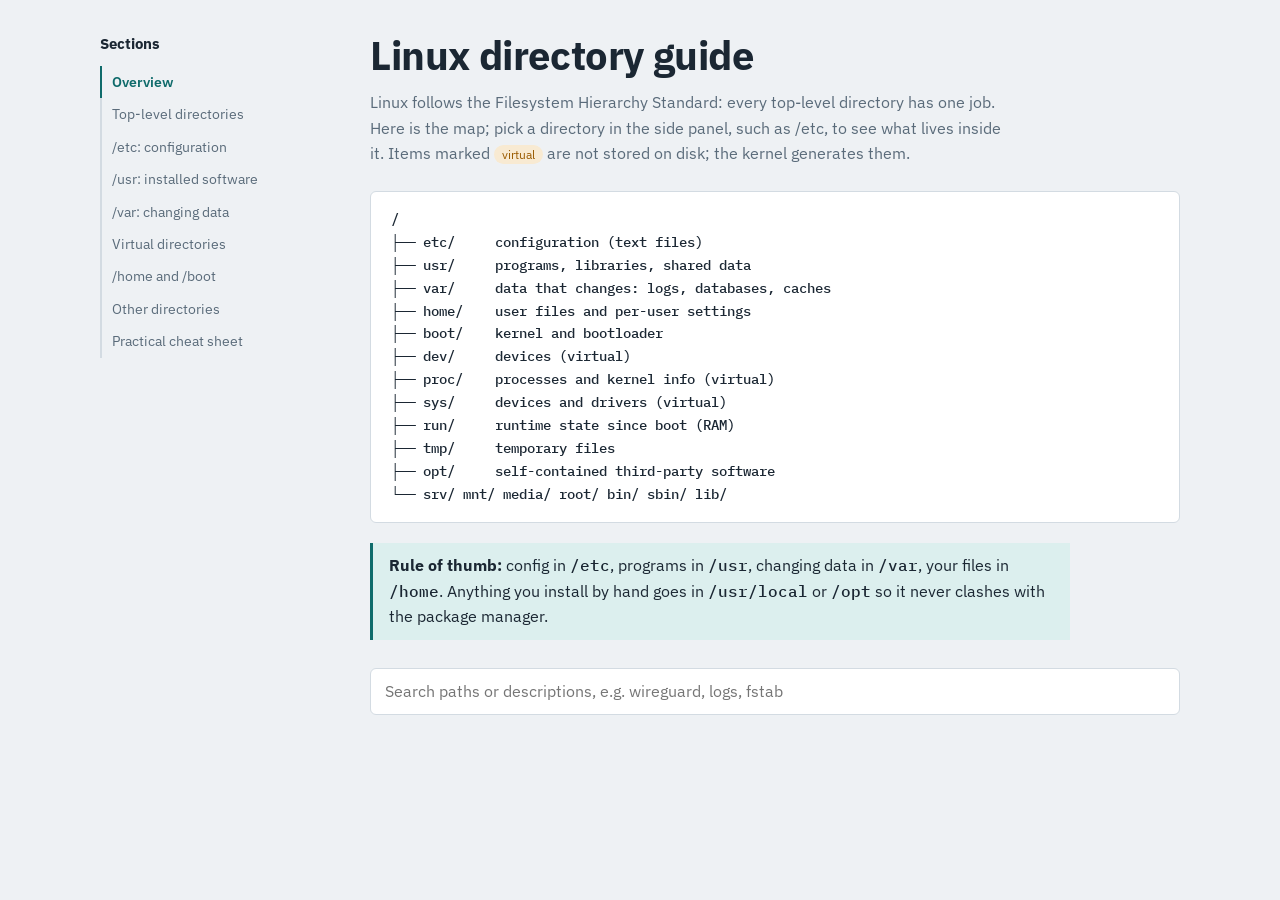
==== linux-directory-guide.html @ 1bc9a356 "Add library: standalone HTML reference pages Co-Authored-By: Claude Sonnet 5.5 <noreply@anthropic.co" ====
<!DOCTYPE html>
<html lang="en">
<head>
<meta charset="utf-8">
<meta name="viewport" content="width=device-width, initial-scale=1, viewport-fit=cover">
<title>Linux directory guide: what lives where</title>
<link rel="preconnect" href="https://fonts.googleapis.com">
<link href="https://fonts.googleapis.com/css2?family=IBM+Plex+Sans:wght@400;600&family=IBM+Plex+Mono:wght@500&display=swap" rel="stylesheet">
<style>
:root{--bg:#eef1f4;--panel:#fff;--ink:#1b2733;--mute:#5a6b7a;--line:#d3dbe2;--acc:#0f6b6b;--accbg:#dcefee;--virt:#9a5b00;--virtbg:#f8ead2;
box-sizing:border-box;padding-top:env(safe-area-inset-top,0px);padding-bottom:env(safe-area-inset-bottom,0px)}
@media (prefers-color-scheme:dark){:root:not([data-theme="light"]){--bg:#10181f;--panel:#17222b;--ink:#e3eaf0;--mute:#93a4b3;--line:#2b3a47;--acc:#5fc4c0;--accbg:#183533;--virt:#f0b45a;--virtbg:#3a2c12;color-scheme:dark}}
:root[data-theme="dark"]{--bg:#10181f;--panel:#17222b;--ink:#e3eaf0;--mute:#93a4b3;--line:#2b3a47;--acc:#5fc4c0;--accbg:#183533;--virt:#f0b45a;--virtbg:#3a2c12;color-scheme:dark}
html{scroll-padding-top:calc(env(safe-area-inset-top,0px) + 70px);scroll-behavior:smooth}
*{box-sizing:border-box}
body{margin:0;background:var(--bg);color:var(--ink);font:16px/1.6 "IBM Plex Sans",system-ui,sans-serif}
code,.mono{font-family:"IBM Plex Mono",ui-monospace,Consolas,monospace;font-weight:500}
.wrap{display:grid;grid-template-columns:230px minmax(0,1fr);gap:40px;max-width:1120px;margin:0 auto;padding:32px 20px 80px}
nav{position:sticky;top:calc(env(safe-area-inset-top,0px) + 20px);align-self:start;font-size:14px}
nav b{display:block;margin-bottom:10px;font-size:15px}
nav a{display:block;padding:5px 10px;border-left:2px solid var(--line);color:var(--mute);text-decoration:none}
nav a:hover,nav a:focus-visible{color:var(--acc);border-color:var(--acc);outline:none}
nav a.on{color:var(--acc);border-color:var(--acc);font-weight:600}
h1{font-size:clamp(28px,4vw,40px);line-height:1.15;margin:0 0 12px;letter-spacing:-.01em}
.intro{max-width:64ch;color:var(--mute);margin:0 0 24px}
.tree{background:var(--panel);border:1px solid var(--line);border-radius:6px;padding:16px 20px;overflow-x:auto;font-size:13.5px;line-height:1.7;margin-bottom:20px}
.tree pre{margin:0}
.rule{border-left:3px solid var(--acc);background:var(--accbg);padding:10px 16px;margin:0 0 28px;max-width:70ch}
input[type=search]{width:100%;font:inherit;padding:10px 14px;border:1px solid var(--line);border-radius:6px;background:var(--panel);color:var(--ink);margin-bottom:32px}
input:focus-visible{outline:2px solid var(--acc)}
section{margin-bottom:48px}
h2{font-size:24px;margin:0 0 6px;padding-top:16px;border-top:1px solid var(--line)}
.lead{color:var(--mute);margin:0 0 16px;max-width:68ch}
h3{font-size:16px;margin:22px 0 8px}
.grp{background:var(--panel);border:1px solid var(--line);border-radius:6px;overflow:hidden}
.row{display:grid;grid-template-columns:minmax(150px,260px) 1fr;gap:16px;padding:9px 16px;border-top:1px solid var(--line)}
.row:first-child{border-top:0}
.row code{color:var(--acc);font-size:13.5px;overflow-wrap:anywhere}
.row span{font-size:15px}
.tag{display:inline-block;margin-left:8px;padding:0 8px;border-radius:10px;background:var(--virtbg);color:var(--virt);font-size:12px}
.hide{display:none!important}
@media(max-width:820px){.wrap{display:block}nav{position:static;display:flex;gap:6px;overflow-x:auto;margin-bottom:20px;padding-bottom:4px}nav b{display:none}nav a{white-space:nowrap;border:1px solid var(--line);border-radius:14px}.row{grid-template-columns:1fr;gap:2px}}
</style>
</head>
<body>
<div class="wrap">
<nav id="nav"><b>Sections</b></nav>
<main>
<h1>Linux directory guide</h1>
<div id="overview"><p class="intro">Linux follows the Filesystem Hierarchy Standard: every top-level directory has one job. Here is the map; pick a directory in the side panel, such as /etc, to see what lives inside it. Items marked <span class="tag" style="margin:0">virtual</span> are not stored on disk; the kernel generates them.</p>
<div class="tree"><pre class="mono">/
├── etc/     configuration (text files)
├── usr/     programs, libraries, shared data
├── var/     data that changes: logs, databases, caches
├── home/    user files and per-user settings
├── boot/    kernel and bootloader
├── dev/     devices (virtual)
├── proc/    processes and kernel info (virtual)
├── sys/     devices and drivers (virtual)
├── run/     runtime state since boot (RAM)
├── tmp/     temporary files
├── opt/     self-contained third-party software
└── srv/ mnt/ media/ root/ bin/ sbin/ lib/</pre></div>
<div class="rule"><b>Rule of thumb:</b> config in <code>/etc</code>, programs in <code>/usr</code>, changing data in <code>/var</code>, your files in <code>/home</code>. Anything you install by hand goes in <code>/usr/local</code> or <code>/opt</code> so it never clashes with the package manager.</div></div>
<input type="search" id="q" placeholder="Search paths or descriptions, e.g. wireguard, logs, fstab" aria-label="Search">
<div id="out"></div>
</main>
</div>
<script>
var V='v';
var S=[
{id:'top',t:'Top-level directories',l:'The first level below /. Each has a fixed purpose across nearly all distributions.',g:[
['Core layout',[
['/','Root of the whole tree. Everything hangs from here.'],
['/bin, /sbin','Essential user and admin commands (ls, cp, ip, reboot). Symlinks to /usr/bin and /usr/sbin on modern distros.'],
['/lib, /lib64','Shared libraries needed by /bin and /sbin. Usually a symlink into /usr.'],
['/boot','Kernel (vmlinuz), initramfs, GRUB config, and the EFI partition on UEFI machines.'],
['/etc','System-wide configuration. Detailed in its own section below.'],
['/usr','The bulk of the installed OS: programs, libraries, docs.'],
['/var','Variable data that changes while the system runs.']]],
['Users and data',[
['/home','One directory per regular user, holding files and personal settings.'],
['/root','Home directory of the root user, kept outside /home so it works when /home is not mounted.'],
['/srv','Data this machine serves (web, FTP, etc.), if you choose to use it.'],
['/opt','Optional third-party software installed as self-contained packages.']]],
['Temporary and mount points',[
['/tmp','Temporary files, often cleared on reboot.'],
['/mnt','Manual temporary mount point.'],
['/media','Auto-mounted removable media such as USB drives and DVDs.'],
['/lost+found','Recovered file fragments after a filesystem repair (ext4).']]],
['Kernel and runtime views',[
['/dev','Device files: disks, terminals, /dev/null.',V],
['/proc','Processes and kernel information.',V],
['/sys','Devices, drivers, and kernel objects.',V],
['/run','Runtime data since boot (PIDs, sockets), held in RAM.',V]]],
['Symlinks on modern distros (usr-merge)',[
['/bin → /usr/bin','Same for /sbin and /lib, /lib64.'],
['/var/run → /run','Old path kept for compatibility.'],
['/var/lock → /run/lock','Lock files.']]],
['Often separate partitions',[
['/boot, /boot/efi','Kept apart so the bootloader can always read them.'],
['/home','Survives a reinstall of the OS.'],
['/var','Stops runaway logs from filling /.'],
['/tmp','Sometimes a RAM-backed tmpfs.'],
['swap','Not a directory; a partition or file used as overflow memory.']]],
['Who can write where',[
['/etc, /usr, /boot','Root only; changed by admins and package managers.'],
['/tmp','Everyone, with the sticky bit (mode 1777) so users cannot delete each other’s files.'],
['/root','Mode 700; root only.'],
['/home/<user>','That user only (plus root).']]],
['Distro extras',[
['/snap, /var/lib/snapd','Snap packages (Ubuntu).'],
['/var/lib/flatpak','Flatpak apps.'],
['/nix','Nix store (NixOS or Nix users).']]]
]},
{id:'etc',t:'/etc: configuration',l:'Almost everything installed system-wide keeps its settings here as plain text. User-specific settings live in the home directory instead.',g:[
['Networking',[
['/etc/netplan/','Network config on Ubuntu (YAML).'],
['/etc/network/interfaces','Older Debian/Ubuntu network config.'],
['/etc/NetworkManager/','NetworkManager connections and settings.'],
['/etc/systemd/network/','systemd-networkd configs.'],
['/etc/hosts','Static hostname-to-IP mappings.'],
['/etc/hostname','The machine’s name.'],
['/etc/resolv.conf','DNS resolver settings.'],
['/etc/nsswitch.conf','Order of name lookups (files, dns, and so on).'],
['/etc/sysctl.conf, sysctl.d/','Kernel parameters such as IP forwarding.'],
['/etc/iproute2/','Routing table names.']]],
['VPN',[
['/etc/wireguard/','WireGuard tunnels (wg0.conf).'],
['/etc/openvpn/','OpenVPN client and server configs.'],
['/etc/ipsec.conf, ipsec.d/','IPsec and strongSwan.']]],
['High availability and load balancing',[
['/etc/keepalived/keepalived.conf','VRRP and virtual IPs.'],
['/etc/haproxy/haproxy.cfg','HAProxy load balancer.'],
['/etc/corosync/, /etc/pacemaker/','Cluster stack.']]],
['Firewall and security',[
['/etc/ufw/','UFW firewall.'],
['/etc/nftables.conf','nftables rules.'],
['/etc/iptables/','Saved iptables rules.'],
['/etc/fail2ban/','Automatic banning of abusive IPs.'],
['/etc/ssh/','sshd_config (server) and ssh_config (client).'],
['/etc/ssl/, /etc/pki/','Certificates and trust stores.'],
['/etc/apparmor.d/, /etc/selinux/','Mandatory access control.'],
['/etc/sudoers, sudoers.d/','Who can run what with sudo.'],
['/etc/security/, /etc/pam.d/','PAM limits and authentication modules.']]],
['Users and authentication',[
['/etc/passwd','User accounts.'],
['/etc/shadow','Password hashes (root only).'],
['/etc/group, /etc/gshadow','Groups.'],
['/etc/login.defs','Defaults for new users.'],
['/etc/skel/','Template files copied into new home directories.']]],
['Services, boot, and scheduling',[
['/etc/systemd/system/','Custom or overridden systemd units.'],
['/etc/systemd/*.conf','journald, resolved, and logind settings.'],
['/etc/init.d/, /etc/rc*.d/','Legacy SysV init scripts.'],
['/etc/default/','Defaults for services and tools (for example grub).'],
['/etc/fstab','Filesystems mounted at boot.'],
['/etc/crypttab','Encrypted volumes.'],
['/etc/crontab, cron.d/, cron.daily/','Scheduled jobs.'],
['/etc/environment, profile, profile.d/','Environment variables and shell setup.'],
['/etc/modules, /etc/modprobe.d/','Kernel modules to load or block.']]],
['Web, database, and app servers',[
['/etc/nginx/','Nginx.'],
['/etc/apache2/ or /etc/httpd/','Apache.'],
['/etc/mysql/, /etc/postgresql/','Databases.'],
['/etc/redis/','Redis.'],
['/etc/php/','PHP.'],
['/etc/docker/','Docker daemon config.'],
['/etc/kubernetes/','Kubernetes node components.'],
['/etc/ansible/','Ansible defaults.']]],
['DNS, DHCP, and network services',[
['/etc/bind/','BIND DNS server.'],
['/etc/unbound/','Unbound resolver.'],
['/etc/dnsmasq.conf, dnsmasq.d/','Lightweight DNS and DHCP.'],
['/etc/dhcp/','ISC DHCP.'],
['/etc/chrony/, /etc/ntp.conf','Time sync.'],
['/etc/postfix/, /etc/exim4/','Mail servers.'],
['/etc/samba/','Windows file sharing.'],
['/etc/exports','NFS shares.'],
['/etc/rsyslog.conf, rsyslog.d/','Logging.']]],
['Packages, identity, and locale',[
['/etc/apt/','APT sources (Debian, Ubuntu).'],
['/etc/yum.repos.d/, /etc/dnf/','RPM-based distros.'],
['/etc/pacman.conf','Arch.'],
['/etc/os-release','Distro name and version.'],
['/etc/timezone, /etc/localtime','Time zone.'],
['/etc/locale.gen, /etc/default/locale','Language settings.'],
['/etc/motd, /etc/issue','Login banners.'],
['/etc/machine-id','Unique machine identifier.']]],
['Storage and devices',[
['/etc/lvm/','LVM settings.'],
['/etc/mdadm/mdadm.conf','Software RAID arrays.'],
['/etc/udev/rules.d/','Custom device rules (stable names, permissions).'],
['/etc/multipath.conf','SAN multipath.'],
['/etc/cloud/','cloud-init settings on cloud images.'],
['/etc/default/grub','Bootloader options; run update-grub after editing.']]],
['Libraries, shells, and housekeeping',[
['/etc/ld.so.conf, ld.so.conf.d/','Extra library paths; run ldconfig after changes.'],
['/etc/alternatives/','Symlinks managed by update-alternatives (editor, java, python).'],
['/etc/shells','Valid login shells.'],
['/etc/bash.bashrc, /etc/inputrc','System-wide interactive shell defaults.'],
['/etc/logrotate.conf, logrotate.d/','How logs are rotated and compressed.'],
['/etc/security/limits.conf','Per-user limits such as open files.'],
['/etc/tmpfiles.d/','Rules for creating and cleaning temp directories.'],
['/etc/updatedb.conf','What locate indexes.']]],
['Reference databases',[
['/etc/services','Port number to service name map.'],
['/etc/protocols','IP protocol numbers.'],
['/etc/mime.types','File extension to MIME type.'],
['/etc/networks','Named network ranges.']]],
['Web server layout and TLS',[
['/etc/nginx/nginx.conf','Main Nginx file; includes the rest.'],
['/etc/nginx/sites-available/, sites-enabled/','Define sites, then symlink to enable.'],
['/etc/nginx/conf.d/','Drop-in snippets.'],
['/etc/letsencrypt/live/<domain>/','Current Let’s Encrypt certificate and key.'],
['/etc/ssl/private/','Private keys; root only.']]],
['SSH in detail',[
['/etc/ssh/sshd_config.d/','Drop-in overrides for the SSH server.'],
['/etc/ssh/ssh_host_*_key','The server’s identity keys; do not share.'],
['/etc/ssh/ssh_known_hosts','System-wide trusted host keys.']]],
['Identity and directory services',[
['/etc/sssd/','Login via LDAP, AD, or Kerberos.'],
['/etc/ldap/','LDAP client settings.'],
['/etc/krb5.conf','Kerberos realms.']]],
['Monitoring and desktop',[
['/etc/prometheus/, /etc/grafana/','Metrics and dashboards.'],
['/etc/zabbix/','Zabbix agent and server.'],
['/etc/X11/, /etc/xdg/','Display server and desktop defaults.'],
['/etc/cups/','Printing.'],
['/etc/bluetooth/','Bluetooth daemon.']]]
]},
{id:'usr',t:'/usr: installed software',l:'Mostly read-only after installation. Package managers write here; you rarely should.',g:[
['Inside /usr',[
['/usr/bin','Most user programs.'],
['/usr/sbin','Non-essential admin programs such as nginx and sshd.'],
['/usr/lib','Libraries and internal program files.'],
['/usr/local','Software you install by hand, with its own bin, lib, and etc.'],
['/usr/share','Architecture-independent data: docs, man pages, icons, locale files, time zone data.'],
['/usr/include','C and C++ header files.'],
['/usr/src','Kernel sources and headers.']]],
['/usr/local in detail',[
['/usr/local/bin','Your own scripts and hand-installed tools; already on PATH.'],
['/usr/local/sbin','Same, for admin tools.'],
['/usr/local/etc','Config for hand-installed software.'],
['/usr/local/lib, share','Libraries and data for those tools.']]],
['/usr/lib in detail',[
['/usr/lib/systemd/system/','Service units shipped by packages. Override in /etc/systemd/system/, never edit here.'],
['/usr/lib/modules/<version>/','Kernel modules (drivers) for each installed kernel.'],
['/usr/lib/x86_64-linux-gnu/','Architecture-specific libraries on Debian/Ubuntu.'],
['/usr/lib/python3/','System Python packages.']]],
['/usr/share in detail',[
['/usr/share/man/','Manual pages.'],
['/usr/share/doc/','Package docs and changelogs.'],
['/usr/share/zoneinfo/','Time zone database.'],
['/usr/share/applications/','Desktop launchers (.desktop files).'],
['/usr/share/fonts/, icons/','Fonts and icon themes.'],
['/usr/share/locale/','Translations.']]],
['Finding what a package installed',[
['dpkg -L <pkg>','Lists every file a Debian/Ubuntu package put on disk.'],
['rpm -ql <pkg>','Same on RPM-based distros.'],
['dpkg -S /path','Which package owns a file (rpm -qf on RPM).']]]
]},
{id:'var',t:'/var: changing data',l:'Logs, databases, caches, and queues. This is where a disk usually fills up.',g:[
['Inside /var',[
['/var/log','Log files: syslog, auth.log, nginx/, journal/.'],
['/var/lib','Persistent application state: /var/lib/mysql, /var/lib/docker, /var/lib/dpkg.'],
['/var/cache','Regenerable cached data such as downloaded packages.'],
['/var/spool','Queued jobs: mail, cron, print.'],
['/var/www','Default web root on many distros.'],
['/var/tmp','Temporary files that survive reboots.'],
['/var/run','Usually a symlink to /run.'],
['/var/backups','System-generated backups of key files.']]],
['/var/log in detail',[
['syslog or messages','General system log (Debian/Ubuntu or RHEL).'],
['auth.log or secure','Logins, sudo, SSH attempts.'],
['kern.log, dmesg','Kernel messages and hardware events.'],
['journal/','systemd binary logs; read with journalctl.'],
['nginx/, apache2/, mysql/','Per-service access and error logs.'],
['apt/, dpkg.log','Package install history.'],
['wtmp, btmp, lastlog','Login history; read with last, lastb, lastlog.']]],
['/var/lib in detail',[
['/var/lib/docker, containerd','Images, containers, volumes.'],
['/var/lib/mysql, postgresql','Database files. Back up properly, not by copying live.'],
['/var/lib/dpkg, apt','Package manager state.'],
['/var/lib/kubelet','Kubernetes node pods and volumes.'],
['/var/lib/NetworkManager','DHCP leases and connection state.'],
['/var/lib/systemd','Timers and other persistent systemd state.']]],
['/var/spool',[
['/var/spool/cron/crontabs','Per-user crontabs (edit with crontab -e).'],
['/var/spool/mail','Local mailboxes.'],
['/var/spool/postfix','Mail queue.'],
['/var/spool/cups','Print queue.']]],
['Reclaiming space',[
['journalctl --vacuum-size=200M','Trim systemd journal.'],
['/etc/logrotate.conf, logrotate.d/','Rotation rules for logs.'],
['apt clean','Clear downloaded packages in /var/cache/apt.'],
['docker system prune','Remove unused Docker data in /var/lib/docker.']]]
]},
{id:'virt',t:'Virtual directories',l:'/proc, /sys, /dev, and /run are windows into the running kernel, not files on disk. You can read them to inspect the system and sometimes write to them to tune it.',g:[
['/proc',[
['/proc/cpuinfo, meminfo','Hardware and memory info.',V],
['/proc/<PID>/','Details for each running process.',V],
['/proc/sys/','Tunable kernel parameters (what sysctl changes).',V],
['/proc/net/','Network statistics.',V],
['/proc/mounts','Current mounts.',V]]],
['/sys',[
['/sys/class/net/','Network interfaces.',V],
['/sys/block/','Block devices.',V],
['/sys/class/power_supply/','Battery info.',V],
['/sys/devices/','The device tree.',V],
['/sys/fs/cgroup/','Control groups, used by containers and systemd.',V]]],
['/dev',[
['/dev/sda, /dev/nvme0n1','Disks.',V],
['/dev/tty*, /dev/pts/*','Terminals.',V],
['/dev/null, /dev/zero, /dev/urandom','Discard data, endless zeros, random bytes.',V],
['/dev/loop*','Mount image files as disks.',V],
['/dev/mapper/','LVM and encrypted volumes.',V]]],
['/run',[
['/run/systemd/','systemd runtime state.',V],
['/run/user/<UID>/','Per-user sockets and D-Bus.',V],
['/run/lock/','Lock files.',V],
['/run/*.pid, *.sock','Daemon PID files and sockets.',V]]],
['/proc/<PID>/ in detail',[
['cmdline','Exact command that started the process.'],
['status','State, memory, UID, parent PID.'],
['fd/','Open file descriptors (files, sockets).'],
['environ','Environment variables of the process.'],
['cwd, exe','Symlinks to its working directory and binary.'],
['maps','Memory map.']]],
['More useful /proc files',[
['/proc/loadavg, uptime','Load average and uptime.'],
['/proc/version, cmdline','Kernel version and boot parameters.'],
['/proc/swaps, diskstats','Swap use and disk I/O counters.'],
['/proc/interrupts','Interrupts per CPU.'],
['/proc/filesystems','Filesystem types the kernel supports.']]],
['Tuning through /proc/sys (use sysctl)',[
['net/ipv4/ip_forward','1 lets the machine route packets (needed for VPN gateways).'],
['vm/swappiness','How eagerly the kernel swaps.'],
['fs/file-max','System-wide open file limit.'],
['net/core/somaxconn','Listen queue length for busy servers.'],
['kernel/hostname','Current hostname.'],
['Persist changes','Write to /etc/sysctl.d/99-name.conf, then run sysctl --system.']]],
['More in /sys',[
['/sys/class/net/eth0/address','MAC address of an interface.'],
['/sys/class/thermal/','Temperature sensors.'],
['/sys/bus/pci/','PCI devices.'],
['/sys/module/','Loaded kernel modules and their parameters.'],
['/sys/firmware/efi/','Present only when booted with UEFI.']]],
['More in /dev and /run',[
['/dev/disk/by-uuid, by-id','Stable disk names; safer than sda in fstab.'],
['/dev/shm','Shared memory in RAM.'],
['/dev/kvm','Hardware virtualization access.'],
['/dev/net/tun','Used by VPNs such as WireGuard and OpenVPN.'],
['/run/docker.sock','Docker daemon socket.'],
['/run/dbus/','System message bus socket.']]]
]},
{id:'home',t:'/home and /boot',l:'Your files and settings, and the files needed to start the machine.',g:[
['/home (per user)',[
['~/.config, ~/.local/share, ~/.cache','Per-user app config, data, and cache.'],
['~/.ssh/','SSH keys and authorized_keys.'],
['~/.bashrc, ~/.profile','Shell setup.']]],
['/boot',[
['vmlinuz-*','The kernel.'],
['initrd.img-* or initramfs-*','Early boot image.'],
['grub/','Bootloader configuration.'],
['efi/','EFI system partition on UEFI machines.'],
['System.map, config-*','Kernel symbol table and build config.'],
['grub/grub.cfg','Generated file. Edit /etc/default/grub, then run update-grub.']]],
['More in your home directory',[
['~/Documents, Downloads, Desktop','Standard user folders.'],
['~/.local/bin','Personal commands; often on PATH.'],
['~/.config/systemd/user/','Your own user services.'],
['~/.gnupg/','GPG keys.'],
['~/.bash_history','Shell command history.'],
['~/.docker, ~/.kube, ~/.aws','Tool credentials and config. Keep private.']]],
['Shell startup order',[
['/etc/profile, profile.d/','Login shells, system-wide.'],
['~/.profile or ~/.bash_profile','Login shells, per user.'],
['/etc/bash.bashrc, ~/.bashrc','Interactive non-login shells.'],
['~/.bash_logout','Runs when a login shell exits.']]],
['Boot sequence',[
['Firmware','UEFI or BIOS finds the boot device.'],
['Bootloader','GRUB loads from /boot/efi and /boot/grub.'],
['Kernel and initramfs','vmlinuz starts; initramfs loads drivers and mounts the root filesystem.'],
['systemd (PID 1)','Mounts /etc/fstab entries, starts services, reaches the default target.'],
['Login','Console, display manager, or sshd.']]]
]},
{id:'other',t:'Other directories',l:'Smaller top-level directories, each with a single purpose.',g:[
['/bin, /sbin, /lib, /lib64',[
['/bin','Essential commands for all users: ls, cp, mv, cat, bash.'],
['/sbin','Essential admin commands: fsck, ip, reboot, mkfs.'],
['/lib/modules/','Kernel modules, one folder per kernel version.'],
['/lib64/ld-linux-x86-64.so.2','The dynamic loader every program starts through.'],
['Note','On modern distros all four are symlinks into /usr.']]],
['/opt',[
['/opt/<vendor>/<app>/','Self-contained software with its own bin and lib (Chrome, vendor agents).'],
['PATH','Add /opt/<app>/bin to PATH, or symlink into /usr/local/bin.'],
['Versus /usr/local','/usr/local mirrors the system layout; /opt keeps one app in one folder.']]],
['/srv',[
['/srv/www','Website content you choose to host here.'],
['/srv/ftp, /srv/nfs, /srv/git','Data for FTP, NFS, or Git services.'],
['Note','Optional: many distros use /var/www instead.']]],
['/tmp and /var/tmp',[
['/tmp','Cleared on reboot or by systemd-tmpfiles; may be RAM-backed.'],
['/var/tmp','Survives reboots; cleaned after about 30 days.'],
['Rule','Never keep important data in either.']]],
['/mnt and /media',[
['/mnt','Manual mounts: mount /dev/sdb1 /mnt, then umount /mnt.'],
['/media/<user>/<label>','USB drives and discs mounted automatically by the desktop.'],
['Permanent mounts','Use /etc/fstab and a dedicated folder such as /data.']]],
['/root and /lost+found',[
['/root','Root user’s home: .bashrc, .ssh, .bash_history. Outside /home so it works in rescue mode.'],
['/lost+found','fsck puts recovered fragments here. Exists at the top of each ext4 filesystem; normally empty.']]]
]},
{id:'tips',t:'Practical cheat sheet',l:'Where to look, what to back up, and how to find what fills the disk.',g:[
['Backups',[
['Back up','/etc, /home, /var/lib (databases and app data), /srv or /var/www.'],
['Usually skip','/usr, /proc, /sys, /tmp, /run.']]],
['Troubleshooting',[
['Disk full','Most often /var/log, /var/lib/docker, /var/cache, /tmp. Run: du -h --max-depth=1 /var | sort -h'],
['Service misbehaving','Check its config in /etc/<name>/ and its logs in /var/log/<name>/ or journalctl -u <name>.'],
['Safe edits','Prefer drop-in directories ending in .d (sudoers.d, sysctl.d) over editing the main file; upgrades stay clean.'],
['Track changes','Put /etc under version control with etckeeper.']]],
['Common tasks and where they live',[
['Change hostname','/etc/hostname, or hostnamectl set-hostname.'],
['Set a static IP','Edit /etc/netplan/*.yaml, then netplan apply.'],
['Mount a disk at boot','Add a line to /etc/fstab (use UUID), then mount -a.'],
['Schedule a job','crontab -e, or a file in /etc/cron.d/.'],
['Enable a service','systemctl enable --now <name>.'],
['Override a service','systemctl edit <name> creates /etc/systemd/system/<name>.service.d/.'],
['Open a firewall port','ufw allow <port>, or edit /etc/nftables.conf.'],
['Give sudo rights','visudo -f /etc/sudoers.d/<name>.'],
['Kernel setting','/etc/sysctl.d/99-name.conf, then sysctl --system.'],
['Change DNS','/etc/netplan or NetworkManager; /etc/resolv.conf is often managed for you.']]],
['Find things fast',[
['command -v <cmd>','Where a command lives.'],
['find / -name <file> 2>/dev/null','Search by name.'],
['lsblk, df -h, findmnt','Disks, free space, mounts.'],
['du -h --max-depth=1 /var | sort -h','Largest directories.'],
['ldd /path/to/binary','Libraries a program needs.'],
['journalctl -u <name> -f','Follow a service log.']]],
['Permissions that matter',[
['/etc/shadow','Root and shadow group only (mode 640 or 600).'],
['~/.ssh','Mode 700.'],
['~/.ssh/authorized_keys, private keys','Mode 600; SSH refuses looser permissions.'],
['/tmp','Mode 1777 (sticky bit).'],
['/root','Mode 700.']]]
]}
];
var out=document.getElementById('out'),nav=document.getElementById('nav'),ov=document.getElementById('overview');
(function(){var a=document.createElement('a');a.href='#overview';a.textContent='Overview';nav.appendChild(a)})();
function esc(s){return s.replace(/&/g,'&amp;').replace(/</g,'&lt;').replace(/>/g,'&gt;')}
S.forEach(function(s){
var a=document.createElement('a');a.href='#'+s.id;a.textContent=s.t;nav.appendChild(a);
var h='<section id="'+s.id+'"><h2>'+esc(s.t)+'</h2><p class="lead">'+esc(s.l)+'</p>';
s.g.forEach(function(g){
h+='<div class="g"><h3>'+esc(g[0])+'</h3><div class="grp">';
g[1].forEach(function(r){h+='<div class="row"><code>'+esc(r[0])+'</code><span>'+esc(r[1])+(r[2]||s.id==='virt'?'<i class="tag">virtual</i>':'')+'</span></div>'});
h+='</div></div>'});
out.insertAdjacentHTML('beforeend',h+'</section>')});
function view(){
var id=(location.hash||'#overview').slice(1),q=document.getElementById('q').value.toLowerCase().trim();
ov.classList.toggle('hide',!!q||id!=='overview');
nav.querySelectorAll('a').forEach(function(a){a.classList.toggle('on',a.getAttribute('href')==='#'+id)});
document.querySelectorAll('.row').forEach(function(r){r.classList.toggle('hide',q&&r.textContent.toLowerCase().indexOf(q)<0)});
document.querySelectorAll('.g').forEach(function(g){g.classList.toggle('hide',!g.querySelector('.row:not(.hide)'))});
document.querySelectorAll('section').forEach(function(s){s.classList.toggle('hide',q?!s.querySelector('.row:not(.hide)'):s.id!==id)});
}
view();
addEventListener('hashchange',function(){view();scrollTo(0,0)});
document.getElementById('q').addEventListener('input',view);
</script>
</body>
</html>
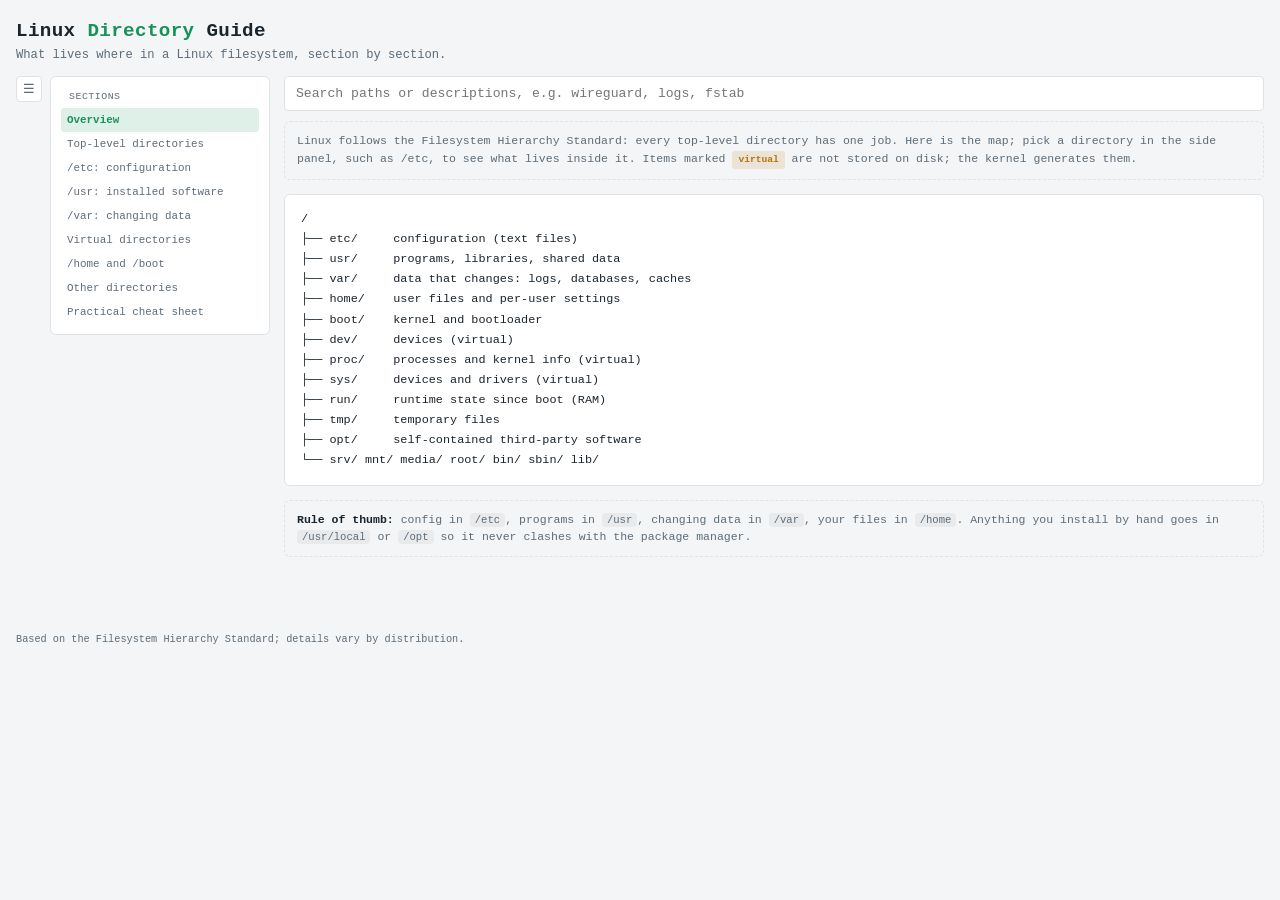
==== commit c692e796: "Share one CSS/JS base across all pages Pages are now markup only. Tokens, shell and components live " ====
--- a/linux-directory-guide.html
+++ b/linux-directory-guide.html
@@ -1,54 +1,32 @@
 <!DOCTYPE html>
 <html lang="en">
 <head>
-<meta charset="utf-8">
+<meta charset="UTF-8">
 <meta name="viewport" content="width=device-width, initial-scale=1, viewport-fit=cover">
-<title>Linux directory guide: what lives where</title>
-<link rel="preconnect" href="https://fonts.googleapis.com">
-<link href="https://fonts.googleapis.com/css2?family=IBM+Plex+Sans:wght@400;600&family=IBM+Plex+Mono:wght@500&display=swap" rel="stylesheet">
-<style>
-:root{--bg:#eef1f4;--panel:#fff;--ink:#1b2733;--mute:#5a6b7a;--line:#d3dbe2;--acc:#0f6b6b;--accbg:#dcefee;--virt:#9a5b00;--virtbg:#f8ead2;
-box-sizing:border-box;padding-top:env(safe-area-inset-top,0px);padding-bottom:env(safe-area-inset-bottom,0px)}
-@media (prefers-color-scheme:dark){:root:not([data-theme="light"]){--bg:#10181f;--panel:#17222b;--ink:#e3eaf0;--mute:#93a4b3;--line:#2b3a47;--acc:#5fc4c0;--accbg:#183533;--virt:#f0b45a;--virtbg:#3a2c12;color-scheme:dark}}
-:root[data-theme="dark"]{--bg:#10181f;--panel:#17222b;--ink:#e3eaf0;--mute:#93a4b3;--line:#2b3a47;--acc:#5fc4c0;--accbg:#183533;--virt:#f0b45a;--virtbg:#3a2c12;color-scheme:dark}
-html{scroll-padding-top:calc(env(safe-area-inset-top,0px) + 70px);scroll-behavior:smooth}
-*{box-sizing:border-box}
-body{margin:0;background:var(--bg);color:var(--ink);font:16px/1.6 "IBM Plex Sans",system-ui,sans-serif}
-code,.mono{font-family:"IBM Plex Mono",ui-monospace,Consolas,monospace;font-weight:500}
-.wrap{display:grid;grid-template-columns:230px minmax(0,1fr);gap:40px;max-width:1120px;margin:0 auto;padding:32px 20px 80px}
-nav{position:sticky;top:calc(env(safe-area-inset-top,0px) + 20px);align-self:start;font-size:14px}
-nav b{display:block;margin-bottom:10px;font-size:15px}
-nav a{display:block;padding:5px 10px;border-left:2px solid var(--line);color:var(--mute);text-decoration:none}
-nav a:hover,nav a:focus-visible{color:var(--acc);border-color:var(--acc);outline:none}
-nav a.on{color:var(--acc);border-color:var(--acc);font-weight:600}
-h1{font-size:clamp(28px,4vw,40px);line-height:1.15;margin:0 0 12px;letter-spacing:-.01em}
-.intro{max-width:64ch;color:var(--mute);margin:0 0 24px}
-.tree{background:var(--panel);border:1px solid var(--line);border-radius:6px;padding:16px 20px;overflow-x:auto;font-size:13.5px;line-height:1.7;margin-bottom:20px}
-.tree pre{margin:0}
-.rule{border-left:3px solid var(--acc);background:var(--accbg);padding:10px 16px;margin:0 0 28px;max-width:70ch}
-input[type=search]{width:100%;font:inherit;padding:10px 14px;border:1px solid var(--line);border-radius:6px;background:var(--panel);color:var(--ink);margin-bottom:32px}
-input:focus-visible{outline:2px solid var(--acc)}
-section{margin-bottom:48px}
-h2{font-size:24px;margin:0 0 6px;padding-top:16px;border-top:1px solid var(--line)}
-.lead{color:var(--mute);margin:0 0 16px;max-width:68ch}
-h3{font-size:16px;margin:22px 0 8px}
-.grp{background:var(--panel);border:1px solid var(--line);border-radius:6px;overflow:hidden}
-.row{display:grid;grid-template-columns:minmax(150px,260px) 1fr;gap:16px;padding:9px 16px;border-top:1px solid var(--line)}
-.row:first-child{border-top:0}
-.row code{color:var(--acc);font-size:13.5px;overflow-wrap:anywhere}
-.row span{font-size:15px}
-.tag{display:inline-block;margin-left:8px;padding:0 8px;border-radius:10px;background:var(--virtbg);color:var(--virt);font-size:12px}
-.hide{display:none!important}
-@media(max-width:820px){.wrap{display:block}nav{position:static;display:flex;gap:6px;overflow-x:auto;margin-bottom:20px;padding-bottom:4px}nav b{display:none}nav a{white-space:nowrap;border:1px solid var(--line);border-radius:14px}.row{grid-template-columns:1fr;gap:2px}}
-</style>
+<title>Linux Directory Guide | Library</title>
+<link rel="stylesheet" href="css/tokens.css">
+<link rel="stylesheet" href="css/base.css">
+<link rel="stylesheet" href="css/components.css">
+<script src="js/core.js" defer></script>
 </head>
-<body>
-<div class="wrap">
-<nav id="nav"><b>Sections</b></nav>
-<main>
-<h1>Linux directory guide</h1>
-<div id="overview"><p class="intro">Linux follows the Filesystem Hierarchy Standard: every top-level directory has one job. Here is the map; pick a directory in the side panel, such as /etc, to see what lives inside it. Items marked <span class="tag" style="margin:0">virtual</span> are not stored on disk; the kernel generates them.</p>
-<div class="tree"><pre class="mono">/
+<body data-page="linux-directory-guide" data-has-data>
+<header class="page-header">
+  <h1>Linux <span>Directory</span> Guide</h1>
+  <p class="sub">What lives where in a Linux filesystem, section by section.</p>
+</header>
+
+<div class="layout">
+  <div class="navwrap">
+    <button class="collapsebtn" id="collapseBtn" title="Collapse panel">☰<span class="label"> Sections</span></button>
+    <nav class="steps" id="nav"></nav>
+  </div>
+  <main>
+    <div class="toolbar">
+      <input class="search" type="search" id="q" placeholder="Search paths or descriptions, e.g. wireguard, logs, fstab" aria-label="Search">
+    </div>
+    <div id="overview">
+      <p class="notebox">Linux follows the Filesystem Hierarchy Standard: every top-level directory has one job. Here is the map; pick a directory in the side panel, such as /etc, to see what lives inside it. Items marked <span class="pill amber">virtual</span> are not stored on disk; the kernel generates them.</p>
+      <pre class="codeblock">/
 ├── etc/     configuration (text files)
 ├── usr/     programs, libraries, shared data
 ├── var/     data that changes: logs, databases, caches
@@ -60,415 +38,13 @@
 ├── run/     runtime state since boot (RAM)
 ├── tmp/     temporary files
 ├── opt/     self-contained third-party software
-└── srv/ mnt/ media/ root/ bin/ sbin/ lib/</pre></div>
-<div class="rule"><b>Rule of thumb:</b> config in <code>/etc</code>, programs in <code>/usr</code>, changing data in <code>/var</code>, your files in <code>/home</code>. Anything you install by hand goes in <code>/usr/local</code> or <code>/opt</code> so it never clashes with the package manager.</div></div>
-<input type="search" id="q" placeholder="Search paths or descriptions, e.g. wireguard, logs, fstab" aria-label="Search">
-<div id="out"></div>
-</main>
+└── srv/ mnt/ media/ root/ bin/ sbin/ lib/</pre>
+      <p class="notebox"><b>Rule of thumb:</b> config in <code>/etc</code>, programs in <code>/usr</code>, changing data in <code>/var</code>, your files in <code>/home</code>. Anything you install by hand goes in <code>/usr/local</code> or <code>/opt</code> so it never clashes with the package manager.</p>
+    </div>
+    <div id="out"></div>
+  </main>
 </div>
-<script>
-var V='v';
-var S=[
-{id:'top',t:'Top-level directories',l:'The first level below /. Each has a fixed purpose across nearly all distributions.',g:[
-['Core layout',[
-['/','Root of the whole tree. Everything hangs from here.'],
-['/bin, /sbin','Essential user and admin commands (ls, cp, ip, reboot). Symlinks to /usr/bin and /usr/sbin on modern distros.'],
-['/lib, /lib64','Shared libraries needed by /bin and /sbin. Usually a symlink into /usr.'],
-['/boot','Kernel (vmlinuz), initramfs, GRUB config, and the EFI partition on UEFI machines.'],
-['/etc','System-wide configuration. Detailed in its own section below.'],
-['/usr','The bulk of the installed OS: programs, libraries, docs.'],
-['/var','Variable data that changes while the system runs.']]],
-['Users and data',[
-['/home','One directory per regular user, holding files and personal settings.'],
-['/root','Home directory of the root user, kept outside /home so it works when /home is not mounted.'],
-['/srv','Data this machine serves (web, FTP, etc.), if you choose to use it.'],
-['/opt','Optional third-party software installed as self-contained packages.']]],
-['Temporary and mount points',[
-['/tmp','Temporary files, often cleared on reboot.'],
-['/mnt','Manual temporary mount point.'],
-['/media','Auto-mounted removable media such as USB drives and DVDs.'],
-['/lost+found','Recovered file fragments after a filesystem repair (ext4).']]],
-['Kernel and runtime views',[
-['/dev','Device files: disks, terminals, /dev/null.',V],
-['/proc','Processes and kernel information.',V],
-['/sys','Devices, drivers, and kernel objects.',V],
-['/run','Runtime data since boot (PIDs, sockets), held in RAM.',V]]],
-['Symlinks on modern distros (usr-merge)',[
-['/bin → /usr/bin','Same for /sbin and /lib, /lib64.'],
-['/var/run → /run','Old path kept for compatibility.'],
-['/var/lock → /run/lock','Lock files.']]],
-['Often separate partitions',[
-['/boot, /boot/efi','Kept apart so the bootloader can always read them.'],
-['/home','Survives a reinstall of the OS.'],
-['/var','Stops runaway logs from filling /.'],
-['/tmp','Sometimes a RAM-backed tmpfs.'],
-['swap','Not a directory; a partition or file used as overflow memory.']]],
-['Who can write where',[
-['/etc, /usr, /boot','Root only; changed by admins and package managers.'],
-['/tmp','Everyone, with the sticky bit (mode 1777) so users cannot delete each other’s files.'],
-['/root','Mode 700; root only.'],
-['/home/<user>','That user only (plus root).']]],
-['Distro extras',[
-['/snap, /var/lib/snapd','Snap packages (Ubuntu).'],
-['/var/lib/flatpak','Flatpak apps.'],
-['/nix','Nix store (NixOS or Nix users).']]]
-]},
-{id:'etc',t:'/etc: configuration',l:'Almost everything installed system-wide keeps its settings here as plain text. User-specific settings live in the home directory instead.',g:[
-['Networking',[
-['/etc/netplan/','Network config on Ubuntu (YAML).'],
-['/etc/network/interfaces','Older Debian/Ubuntu network config.'],
-['/etc/NetworkManager/','NetworkManager connections and settings.'],
-['/etc/systemd/network/','systemd-networkd configs.'],
-['/etc/hosts','Static hostname-to-IP mappings.'],
-['/etc/hostname','The machine’s name.'],
-['/etc/resolv.conf','DNS resolver settings.'],
-['/etc/nsswitch.conf','Order of name lookups (files, dns, and so on).'],
-['/etc/sysctl.conf, sysctl.d/','Kernel parameters such as IP forwarding.'],
-['/etc/iproute2/','Routing table names.']]],
-['VPN',[
-['/etc/wireguard/','WireGuard tunnels (wg0.conf).'],
-['/etc/openvpn/','OpenVPN client and server configs.'],
-['/etc/ipsec.conf, ipsec.d/','IPsec and strongSwan.']]],
-['High availability and load balancing',[
-['/etc/keepalived/keepalived.conf','VRRP and virtual IPs.'],
-['/etc/haproxy/haproxy.cfg','HAProxy load balancer.'],
-['/etc/corosync/, /etc/pacemaker/','Cluster stack.']]],
-['Firewall and security',[
-['/etc/ufw/','UFW firewall.'],
-['/etc/nftables.conf','nftables rules.'],
-['/etc/iptables/','Saved iptables rules.'],
-['/etc/fail2ban/','Automatic banning of abusive IPs.'],
-['/etc/ssh/','sshd_config (server) and ssh_config (client).'],
-['/etc/ssl/, /etc/pki/','Certificates and trust stores.'],
-['/etc/apparmor.d/, /etc/selinux/','Mandatory access control.'],
-['/etc/sudoers, sudoers.d/','Who can run what with sudo.'],
-['/etc/security/, /etc/pam.d/','PAM limits and authentication modules.']]],
-['Users and authentication',[
-['/etc/passwd','User accounts.'],
-['/etc/shadow','Password hashes (root only).'],
-['/etc/group, /etc/gshadow','Groups.'],
-['/etc/login.defs','Defaults for new users.'],
-['/etc/skel/','Template files copied into new home directories.']]],
-['Services, boot, and scheduling',[
-['/etc/systemd/system/','Custom or overridden systemd units.'],
-['/etc/systemd/*.conf','journald, resolved, and logind settings.'],
-['/etc/init.d/, /etc/rc*.d/','Legacy SysV init scripts.'],
-['/etc/default/','Defaults for services and tools (for example grub).'],
-['/etc/fstab','Filesystems mounted at boot.'],
-['/etc/crypttab','Encrypted volumes.'],
-['/etc/crontab, cron.d/, cron.daily/','Scheduled jobs.'],
-['/etc/environment, profile, profile.d/','Environment variables and shell setup.'],
-['/etc/modules, /etc/modprobe.d/','Kernel modules to load or block.']]],
-['Web, database, and app servers',[
-['/etc/nginx/','Nginx.'],
-['/etc/apache2/ or /etc/httpd/','Apache.'],
-['/etc/mysql/, /etc/postgresql/','Databases.'],
-['/etc/redis/','Redis.'],
-['/etc/php/','PHP.'],
-['/etc/docker/','Docker daemon config.'],
-['/etc/kubernetes/','Kubernetes node components.'],
-['/etc/ansible/','Ansible defaults.']]],
-['DNS, DHCP, and network services',[
-['/etc/bind/','BIND DNS server.'],
-['/etc/unbound/','Unbound resolver.'],
-['/etc/dnsmasq.conf, dnsmasq.d/','Lightweight DNS and DHCP.'],
-['/etc/dhcp/','ISC DHCP.'],
-['/etc/chrony/, /etc/ntp.conf','Time sync.'],
-['/etc/postfix/, /etc/exim4/','Mail servers.'],
-['/etc/samba/','Windows file sharing.'],
-['/etc/exports','NFS shares.'],
-['/etc/rsyslog.conf, rsyslog.d/','Logging.']]],
-['Packages, identity, and locale',[
-['/etc/apt/','APT sources (Debian, Ubuntu).'],
-['/etc/yum.repos.d/, /etc/dnf/','RPM-based distros.'],
-['/etc/pacman.conf','Arch.'],
-['/etc/os-release','Distro name and version.'],
-['/etc/timezone, /etc/localtime','Time zone.'],
-['/etc/locale.gen, /etc/default/locale','Language settings.'],
-['/etc/motd, /etc/issue','Login banners.'],
-['/etc/machine-id','Unique machine identifier.']]],
-['Storage and devices',[
-['/etc/lvm/','LVM settings.'],
-['/etc/mdadm/mdadm.conf','Software RAID arrays.'],
-['/etc/udev/rules.d/','Custom device rules (stable names, permissions).'],
-['/etc/multipath.conf','SAN multipath.'],
-['/etc/cloud/','cloud-init settings on cloud images.'],
-['/etc/default/grub','Bootloader options; run update-grub after editing.']]],
-['Libraries, shells, and housekeeping',[
-['/etc/ld.so.conf, ld.so.conf.d/','Extra library paths; run ldconfig after changes.'],
-['/etc/alternatives/','Symlinks managed by update-alternatives (editor, java, python).'],
-['/etc/shells','Valid login shells.'],
-['/etc/bash.bashrc, /etc/inputrc','System-wide interactive shell defaults.'],
-['/etc/logrotate.conf, logrotate.d/','How logs are rotated and compressed.'],
-['/etc/security/limits.conf','Per-user limits such as open files.'],
-['/etc/tmpfiles.d/','Rules for creating and cleaning temp directories.'],
-['/etc/updatedb.conf','What locate indexes.']]],
-['Reference databases',[
-['/etc/services','Port number to service name map.'],
-['/etc/protocols','IP protocol numbers.'],
-['/etc/mime.types','File extension to MIME type.'],
-['/etc/networks','Named network ranges.']]],
-['Web server layout and TLS',[
-['/etc/nginx/nginx.conf','Main Nginx file; includes the rest.'],
-['/etc/nginx/sites-available/, sites-enabled/','Define sites, then symlink to enable.'],
-['/etc/nginx/conf.d/','Drop-in snippets.'],
-['/etc/letsencrypt/live/<domain>/','Current Let’s Encrypt certificate and key.'],
-['/etc/ssl/private/','Private keys; root only.']]],
-['SSH in detail',[
-['/etc/ssh/sshd_config.d/','Drop-in overrides for the SSH server.'],
-['/etc/ssh/ssh_host_*_key','The server’s identity keys; do not share.'],
-['/etc/ssh/ssh_known_hosts','System-wide trusted host keys.']]],
-['Identity and directory services',[
-['/etc/sssd/','Login via LDAP, AD, or Kerberos.'],
-['/etc/ldap/','LDAP client settings.'],
-['/etc/krb5.conf','Kerberos realms.']]],
-['Monitoring and desktop',[
-['/etc/prometheus/, /etc/grafana/','Metrics and dashboards.'],
-['/etc/zabbix/','Zabbix agent and server.'],
-['/etc/X11/, /etc/xdg/','Display server and desktop defaults.'],
-['/etc/cups/','Printing.'],
-['/etc/bluetooth/','Bluetooth daemon.']]]
-]},
-{id:'usr',t:'/usr: installed software',l:'Mostly read-only after installation. Package managers write here; you rarely should.',g:[
-['Inside /usr',[
-['/usr/bin','Most user programs.'],
-['/usr/sbin','Non-essential admin programs such as nginx and sshd.'],
-['/usr/lib','Libraries and internal program files.'],
-['/usr/local','Software you install by hand, with its own bin, lib, and etc.'],
-['/usr/share','Architecture-independent data: docs, man pages, icons, locale files, time zone data.'],
-['/usr/include','C and C++ header files.'],
-['/usr/src','Kernel sources and headers.']]],
-['/usr/local in detail',[
-['/usr/local/bin','Your own scripts and hand-installed tools; already on PATH.'],
-['/usr/local/sbin','Same, for admin tools.'],
-['/usr/local/etc','Config for hand-installed software.'],
-['/usr/local/lib, share','Libraries and data for those tools.']]],
-['/usr/lib in detail',[
-['/usr/lib/systemd/system/','Service units shipped by packages. Override in /etc/systemd/system/, never edit here.'],
-['/usr/lib/modules/<version>/','Kernel modules (drivers) for each installed kernel.'],
-['/usr/lib/x86_64-linux-gnu/','Architecture-specific libraries on Debian/Ubuntu.'],
-['/usr/lib/python3/','System Python packages.']]],
-['/usr/share in detail',[
-['/usr/share/man/','Manual pages.'],
-['/usr/share/doc/','Package docs and changelogs.'],
-['/usr/share/zoneinfo/','Time zone database.'],
-['/usr/share/applications/','Desktop launchers (.desktop files).'],
-['/usr/share/fonts/, icons/','Fonts and icon themes.'],
-['/usr/share/locale/','Translations.']]],
-['Finding what a package installed',[
-['dpkg -L <pkg>','Lists every file a Debian/Ubuntu package put on disk.'],
-['rpm -ql <pkg>','Same on RPM-based distros.'],
-['dpkg -S /path','Which package owns a file (rpm -qf on RPM).']]]
-]},
-{id:'var',t:'/var: changing data',l:'Logs, databases, caches, and queues. This is where a disk usually fills up.',g:[
-['Inside /var',[
-['/var/log','Log files: syslog, auth.log, nginx/, journal/.'],
-['/var/lib','Persistent application state: /var/lib/mysql, /var/lib/docker, /var/lib/dpkg.'],
-['/var/cache','Regenerable cached data such as downloaded packages.'],
-['/var/spool','Queued jobs: mail, cron, print.'],
-['/var/www','Default web root on many distros.'],
-['/var/tmp','Temporary files that survive reboots.'],
-['/var/run','Usually a symlink to /run.'],
-['/var/backups','System-generated backups of key files.']]],
-['/var/log in detail',[
-['syslog or messages','General system log (Debian/Ubuntu or RHEL).'],
-['auth.log or secure','Logins, sudo, SSH attempts.'],
-['kern.log, dmesg','Kernel messages and hardware events.'],
-['journal/','systemd binary logs; read with journalctl.'],
-['nginx/, apache2/, mysql/','Per-service access and error logs.'],
-['apt/, dpkg.log','Package install history.'],
-['wtmp, btmp, lastlog','Login history; read with last, lastb, lastlog.']]],
-['/var/lib in detail',[
-['/var/lib/docker, containerd','Images, containers, volumes.'],
-['/var/lib/mysql, postgresql','Database files. Back up properly, not by copying live.'],
-['/var/lib/dpkg, apt','Package manager state.'],
-['/var/lib/kubelet','Kubernetes node pods and volumes.'],
-['/var/lib/NetworkManager','DHCP leases and connection state.'],
-['/var/lib/systemd','Timers and other persistent systemd state.']]],
-['/var/spool',[
-['/var/spool/cron/crontabs','Per-user crontabs (edit with crontab -e).'],
-['/var/spool/mail','Local mailboxes.'],
-['/var/spool/postfix','Mail queue.'],
-['/var/spool/cups','Print queue.']]],
-['Reclaiming space',[
-['journalctl --vacuum-size=200M','Trim systemd journal.'],
-['/etc/logrotate.conf, logrotate.d/','Rotation rules for logs.'],
-['apt clean','Clear downloaded packages in /var/cache/apt.'],
-['docker system prune','Remove unused Docker data in /var/lib/docker.']]]
-]},
-{id:'virt',t:'Virtual directories',l:'/proc, /sys, /dev, and /run are windows into the running kernel, not files on disk. You can read them to inspect the system and sometimes write to them to tune it.',g:[
-['/proc',[
-['/proc/cpuinfo, meminfo','Hardware and memory info.',V],
-['/proc/<PID>/','Details for each running process.',V],
-['/proc/sys/','Tunable kernel parameters (what sysctl changes).',V],
-['/proc/net/','Network statistics.',V],
-['/proc/mounts','Current mounts.',V]]],
-['/sys',[
-['/sys/class/net/','Network interfaces.',V],
-['/sys/block/','Block devices.',V],
-['/sys/class/power_supply/','Battery info.',V],
-['/sys/devices/','The device tree.',V],
-['/sys/fs/cgroup/','Control groups, used by containers and systemd.',V]]],
-['/dev',[
-['/dev/sda, /dev/nvme0n1','Disks.',V],
-['/dev/tty*, /dev/pts/*','Terminals.',V],
-['/dev/null, /dev/zero, /dev/urandom','Discard data, endless zeros, random bytes.',V],
-['/dev/loop*','Mount image files as disks.',V],
-['/dev/mapper/','LVM and encrypted volumes.',V]]],
-['/run',[
-['/run/systemd/','systemd runtime state.',V],
-['/run/user/<UID>/','Per-user sockets and D-Bus.',V],
-['/run/lock/','Lock files.',V],
-['/run/*.pid, *.sock','Daemon PID files and sockets.',V]]],
-['/proc/<PID>/ in detail',[
-['cmdline','Exact command that started the process.'],
-['status','State, memory, UID, parent PID.'],
-['fd/','Open file descriptors (files, sockets).'],
-['environ','Environment variables of the process.'],
-['cwd, exe','Symlinks to its working directory and binary.'],
-['maps','Memory map.']]],
-['More useful /proc files',[
-['/proc/loadavg, uptime','Load average and uptime.'],
-['/proc/version, cmdline','Kernel version and boot parameters.'],
-['/proc/swaps, diskstats','Swap use and disk I/O counters.'],
-['/proc/interrupts','Interrupts per CPU.'],
-['/proc/filesystems','Filesystem types the kernel supports.']]],
-['Tuning through /proc/sys (use sysctl)',[
-['net/ipv4/ip_forward','1 lets the machine route packets (needed for VPN gateways).'],
-['vm/swappiness','How eagerly the kernel swaps.'],
-['fs/file-max','System-wide open file limit.'],
-['net/core/somaxconn','Listen queue length for busy servers.'],
-['kernel/hostname','Current hostname.'],
-['Persist changes','Write to /etc/sysctl.d/99-name.conf, then run sysctl --system.']]],
-['More in /sys',[
-['/sys/class/net/eth0/address','MAC address of an interface.'],
-['/sys/class/thermal/','Temperature sensors.'],
-['/sys/bus/pci/','PCI devices.'],
-['/sys/module/','Loaded kernel modules and their parameters.'],
-['/sys/firmware/efi/','Present only when booted with UEFI.']]],
-['More in /dev and /run',[
-['/dev/disk/by-uuid, by-id','Stable disk names; safer than sda in fstab.'],
-['/dev/shm','Shared memory in RAM.'],
-['/dev/kvm','Hardware virtualization access.'],
-['/dev/net/tun','Used by VPNs such as WireGuard and OpenVPN.'],
-['/run/docker.sock','Docker daemon socket.'],
-['/run/dbus/','System message bus socket.']]]
-]},
-{id:'home',t:'/home and /boot',l:'Your files and settings, and the files needed to start the machine.',g:[
-['/home (per user)',[
-['~/.config, ~/.local/share, ~/.cache','Per-user app config, data, and cache.'],
-['~/.ssh/','SSH keys and authorized_keys.'],
-['~/.bashrc, ~/.profile','Shell setup.']]],
-['/boot',[
-['vmlinuz-*','The kernel.'],
-['initrd.img-* or initramfs-*','Early boot image.'],
-['grub/','Bootloader configuration.'],
-['efi/','EFI system partition on UEFI machines.'],
-['System.map, config-*','Kernel symbol table and build config.'],
-['grub/grub.cfg','Generated file. Edit /etc/default/grub, then run update-grub.']]],
-['More in your home directory',[
-['~/Documents, Downloads, Desktop','Standard user folders.'],
-['~/.local/bin','Personal commands; often on PATH.'],
-['~/.config/systemd/user/','Your own user services.'],
-['~/.gnupg/','GPG keys.'],
-['~/.bash_history','Shell command history.'],
-['~/.docker, ~/.kube, ~/.aws','Tool credentials and config. Keep private.']]],
-['Shell startup order',[
-['/etc/profile, profile.d/','Login shells, system-wide.'],
-['~/.profile or ~/.bash_profile','Login shells, per user.'],
-['/etc/bash.bashrc, ~/.bashrc','Interactive non-login shells.'],
-['~/.bash_logout','Runs when a login shell exits.']]],
-['Boot sequence',[
-['Firmware','UEFI or BIOS finds the boot device.'],
-['Bootloader','GRUB loads from /boot/efi and /boot/grub.'],
-['Kernel and initramfs','vmlinuz starts; initramfs loads drivers and mounts the root filesystem.'],
-['systemd (PID 1)','Mounts /etc/fstab entries, starts services, reaches the default target.'],
-['Login','Console, display manager, or sshd.']]]
-]},
-{id:'other',t:'Other directories',l:'Smaller top-level directories, each with a single purpose.',g:[
-['/bin, /sbin, /lib, /lib64',[
-['/bin','Essential commands for all users: ls, cp, mv, cat, bash.'],
-['/sbin','Essential admin commands: fsck, ip, reboot, mkfs.'],
-['/lib/modules/','Kernel modules, one folder per kernel version.'],
-['/lib64/ld-linux-x86-64.so.2','The dynamic loader every program starts through.'],
-['Note','On modern distros all four are symlinks into /usr.']]],
-['/opt',[
-['/opt/<vendor>/<app>/','Self-contained software with its own bin and lib (Chrome, vendor agents).'],
-['PATH','Add /opt/<app>/bin to PATH, or symlink into /usr/local/bin.'],
-['Versus /usr/local','/usr/local mirrors the system layout; /opt keeps one app in one folder.']]],
-['/srv',[
-['/srv/www','Website content you choose to host here.'],
-['/srv/ftp, /srv/nfs, /srv/git','Data for FTP, NFS, or Git services.'],
-['Note','Optional: many distros use /var/www instead.']]],
-['/tmp and /var/tmp',[
-['/tmp','Cleared on reboot or by systemd-tmpfiles; may be RAM-backed.'],
-['/var/tmp','Survives reboots; cleaned after about 30 days.'],
-['Rule','Never keep important data in either.']]],
-['/mnt and /media',[
-['/mnt','Manual mounts: mount /dev/sdb1 /mnt, then umount /mnt.'],
-['/media/<user>/<label>','USB drives and discs mounted automatically by the desktop.'],
-['Permanent mounts','Use /etc/fstab and a dedicated folder such as /data.']]],
-['/root and /lost+found',[
-['/root','Root user’s home: .bashrc, .ssh, .bash_history. Outside /home so it works in rescue mode.'],
-['/lost+found','fsck puts recovered fragments here. Exists at the top of each ext4 filesystem; normally empty.']]]
-]},
-{id:'tips',t:'Practical cheat sheet',l:'Where to look, what to back up, and how to find what fills the disk.',g:[
-['Backups',[
-['Back up','/etc, /home, /var/lib (databases and app data), /srv or /var/www.'],
-['Usually skip','/usr, /proc, /sys, /tmp, /run.']]],
-['Troubleshooting',[
-['Disk full','Most often /var/log, /var/lib/docker, /var/cache, /tmp. Run: du -h --max-depth=1 /var | sort -h'],
-['Service misbehaving','Check its config in /etc/<name>/ and its logs in /var/log/<name>/ or journalctl -u <name>.'],
-['Safe edits','Prefer drop-in directories ending in .d (sudoers.d, sysctl.d) over editing the main file; upgrades stay clean.'],
-['Track changes','Put /etc under version control with etckeeper.']]],
-['Common tasks and where they live',[
-['Change hostname','/etc/hostname, or hostnamectl set-hostname.'],
-['Set a static IP','Edit /etc/netplan/*.yaml, then netplan apply.'],
-['Mount a disk at boot','Add a line to /etc/fstab (use UUID), then mount -a.'],
-['Schedule a job','crontab -e, or a file in /etc/cron.d/.'],
-['Enable a service','systemctl enable --now <name>.'],
-['Override a service','systemctl edit <name> creates /etc/systemd/system/<name>.service.d/.'],
-['Open a firewall port','ufw allow <port>, or edit /etc/nftables.conf.'],
-['Give sudo rights','visudo -f /etc/sudoers.d/<name>.'],
-['Kernel setting','/etc/sysctl.d/99-name.conf, then sysctl --system.'],
-['Change DNS','/etc/netplan or NetworkManager; /etc/resolv.conf is often managed for you.']]],
-['Find things fast',[
-['command -v <cmd>','Where a command lives.'],
-['find / -name <file> 2>/dev/null','Search by name.'],
-['lsblk, df -h, findmnt','Disks, free space, mounts.'],
-['du -h --max-depth=1 /var | sort -h','Largest directories.'],
-['ldd /path/to/binary','Libraries a program needs.'],
-['journalctl -u <name> -f','Follow a service log.']]],
-['Permissions that matter',[
-['/etc/shadow','Root and shadow group only (mode 640 or 600).'],
-['~/.ssh','Mode 700.'],
-['~/.ssh/authorized_keys, private keys','Mode 600; SSH refuses looser permissions.'],
-['/tmp','Mode 1777 (sticky bit).'],
-['/root','Mode 700.']]]
-]}
-];
-var out=document.getElementById('out'),nav=document.getElementById('nav'),ov=document.getElementById('overview');
-(function(){var a=document.createElement('a');a.href='#overview';a.textContent='Overview';nav.appendChild(a)})();
-function esc(s){return s.replace(/&/g,'&amp;').replace(/</g,'&lt;').replace(/>/g,'&gt;')}
-S.forEach(function(s){
-var a=document.createElement('a');a.href='#'+s.id;a.textContent=s.t;nav.appendChild(a);
-var h='<section id="'+s.id+'"><h2>'+esc(s.t)+'</h2><p class="lead">'+esc(s.l)+'</p>';
-s.g.forEach(function(g){
-h+='<div class="g"><h3>'+esc(g[0])+'</h3><div class="grp">';
-g[1].forEach(function(r){h+='<div class="row"><code>'+esc(r[0])+'</code><span>'+esc(r[1])+(r[2]||s.id==='virt'?'<i class="tag">virtual</i>':'')+'</span></div>'});
-h+='</div></div>'});
-out.insertAdjacentHTML('beforeend',h+'</section>')});
-function view(){
-var id=(location.hash||'#overview').slice(1),q=document.getElementById('q').value.toLowerCase().trim();
-ov.classList.toggle('hide',!!q||id!=='overview');
-nav.querySelectorAll('a').forEach(function(a){a.classList.toggle('on',a.getAttribute('href')==='#'+id)});
-document.querySelectorAll('.row').forEach(function(r){r.classList.toggle('hide',q&&r.textContent.toLowerCase().indexOf(q)<0)});
-document.querySelectorAll('.g').forEach(function(g){g.classList.toggle('hide',!g.querySelector('.row:not(.hide)'))});
-document.querySelectorAll('section').forEach(function(s){s.classList.toggle('hide',q?!s.querySelector('.row:not(.hide)'):s.id!==id)});
-}
-view();
-addEventListener('hashchange',function(){view();scrollTo(0,0)});
-document.getElementById('q').addEventListener('input',view);
-</script>
+
+<footer class="page-footer">Based on the Filesystem Hierarchy Standard; details vary by distribution.</footer>
 </body>
 </html>
--- a/css/tokens.css
+++ b/css/tokens.css
@@ -0,0 +1,68 @@
+/*
+ * File purpose: design tokens for every library page (colors, fonts, radii,
+ * widths) and their dark/light themes. No selectors other than :root live here,
+ * so a token change is made in exactly one place.
+ *
+ * Theme rule: dark is the default (taken from the VAPT toolkit page); light
+ * follows prefers-color-scheme unless the page sets data-theme="dark", and
+ * data-theme="light" forces light.
+ */
+:root {
+  /* Surface and text */
+  --bg: #0a0e12;
+  --panel: #10151b;
+  --line: #1e262f;
+  --text: #c9d4dc;
+  --dim: #6b7a87;
+
+  /* Accent palette: one name per hue, reused for pills, chips and borders */
+  --green: #4fd98b;
+  --amber: #e8a63b;
+  --violet: #9b8cf2;
+  --blue: #5aa9e6;
+  --red: #e8596b;
+  --cyan: #4cc2d6;
+  --lime: #b6cf5a;
+
+  /* Series colors for pages that need up to seven distinct branches */
+  --c1: var(--blue);
+  --c2: var(--green);
+  --c3: var(--amber);
+  --c4: var(--violet);
+  --c5: var(--red);
+  --c6: var(--cyan);
+  --c7: var(--lime);
+
+  /* Translucent fills derived from the accents, so they follow the theme */
+  --green-bg: color-mix(in srgb, var(--green) 14%, transparent);
+  --amber-bg: color-mix(in srgb, var(--amber) 14%, transparent);
+  --violet-bg: color-mix(in srgb, var(--violet) 14%, transparent);
+  --blue-bg: color-mix(in srgb, var(--blue) 14%, transparent);
+  --red-bg: color-mix(in srgb, var(--red) 14%, transparent);
+  --hover-bg: color-mix(in srgb, var(--text) 5%, transparent);
+
+  /* Typography, shape and layout */
+  --mono: 'JetBrains Mono', ui-monospace, 'Courier New', monospace;
+  --radius: 4px;
+  --radius-lg: 6px;
+  --page-width: 1300px;
+  --gutter: 16px;
+
+  color-scheme: dark;
+}
+
+@media (prefers-color-scheme: light) {
+  :root:not([data-theme="dark"]) {
+    --bg: #f3f5f6; --panel: #fff; --line: #dde3e7; --text: #19242c; --dim: #5d6c78;
+    --green: #17925a; --amber: #b5750f; --violet: #6b58d6; --blue: #1f78c0;
+    --red: #cc3a4e; --cyan: #0b8396; --lime: #6b7f12;
+    color-scheme: light;
+  }
+}
+
+:root[data-theme="light"] {
+  --bg: #f3f5f6; --panel: #fff; --line: #dde3e7; --text: #19242c; --dim: #5d6c78;
+  --green: #17925a; --amber: #b5750f; --violet: #6b58d6; --blue: #1f78c0;
+  --red: #cc3a4e; --cyan: #0b8396; --lime: #6b7f12;
+  color-scheme: light;
+}
--- a/css/base.css
+++ b/css/base.css
@@ -0,0 +1,110 @@
+/*
+ * File purpose: the page shell shared by every library page - reset, body,
+ * header, two-column layout, collapsible sidebar, footer, base typography.
+ * Components (cards, chips, tables...) live in components.css.
+ *
+ * Page contract: <header class="page-header">, <div class="layout"> with an
+ * optional <div class="navwrap"> sidebar and a <main>, then <footer class="page-footer">.
+ */
+*, *::before, *::after { box-sizing: border-box; }
+
+html { scroll-padding-top: env(safe-area-inset-top, 0px); }
+
+body {
+  margin: 0; min-height: 100%;
+  background: var(--bg); color: var(--text); font-family: var(--mono);
+  padding-top: env(safe-area-inset-top, 0px);
+  padding-bottom: env(safe-area-inset-bottom, 0px);
+}
+
+a { color: var(--green); text-decoration: none; }
+a:hover { text-decoration: underline; }
+
+code {
+  font-family: var(--mono); font-size: .92em; word-break: break-word;
+  background: var(--hover-bg); padding: 1px 5px; border-radius: var(--radius);
+}
+
+/* Header: title with one accent word, then a one-paragraph subtitle */
+.page-header { padding: 20px var(--gutter) 12px; max-width: var(--page-width); margin: 0 auto; }
+h1 { font-size: 1.2rem; margin: 0 0 4px; letter-spacing: .02em; font-weight: 700; }
+h1 span { color: var(--green); }
+.sub { color: var(--dim); font-size: .76rem; margin: 0; line-height: 1.5; max-width: 78ch; }
+
+/* Layout: sidebar (optional) plus main column */
+.layout {
+  max-width: var(--page-width); margin: 0 auto; padding: 0 var(--gutter) 50px;
+  display: flex; gap: 14px; align-items: flex-start;
+}
+main { flex: 1; min-width: 0; }
+
+/* Sidebar */
+.navwrap { flex: 0 0 auto; display: flex; align-items: flex-start; }
+.collapsebtn {
+  background: var(--panel); border: 1px solid var(--line); color: var(--dim);
+  width: 26px; height: 26px; border-radius: var(--radius); cursor: pointer;
+  font-family: var(--mono); font-size: .8rem; flex: none;
+  position: sticky; top: 12px; margin-right: 8px;
+}
+/* The label next to the sidebar toggle shows only on phones, where the button is full width */
+.collapsebtn .label { display: none; }
+nav.steps {
+  width: 220px; position: sticky; top: 12px; background: var(--panel);
+  border: 1px solid var(--line); border-radius: var(--radius-lg); padding: 10px;
+  max-height: calc(100vh - 24px); overflow-y: auto;
+  transition: width .2s, padding .2s, opacity .2s;
+}
+nav.steps.collapsed { width: 0; padding: 0; border: none; overflow: hidden; opacity: 0; }
+.navlabel { color: var(--dim); font-size: .62rem; padding: 4px 8px 6px; letter-spacing: .05em; }
+
+.phase-row { display: flex; align-items: center; gap: 4px; }
+.phase-btn, .step-btn {
+  display: flex; align-items: baseline; gap: 8px; text-align: left;
+  background: none; border: none; color: var(--text); font-family: var(--mono);
+  border-radius: var(--radius); cursor: pointer;
+}
+.phase-btn { flex: 1; font-size: .73rem; padding: 7px 6px; font-weight: 600; }
+.phase-btn:hover { background: var(--hover-bg); }
+.phase-btn.active-phase { color: var(--green); background: var(--green-bg); }
+.phase-btn.disabled { color: var(--dim); cursor: default; font-weight: 400; }
+.phase-btn.disabled:hover { background: none; }
+.soon {
+  font-size: .56rem; color: var(--dim); border: 1px solid var(--line);
+  border-radius: 3px; padding: 1px 5px; margin-left: auto; white-space: nowrap;
+}
+.chev { background: none; border: none; color: var(--dim); cursor: pointer; font-size: .7rem; padding: 4px 6px; flex: none; }
+.chev:hover { color: var(--text); }
+
+.steplist {
+  margin: 2px 0 6px 10px; padding-left: 8px; border-left: 1px dashed var(--line);
+  overflow: hidden; transition: max-height .2s ease, opacity .2s ease;
+}
+.steplist.collapsed { max-height: 0 !important; opacity: 0; margin: 0; padding: 0; border: none; }
+.step-btn {
+  width: 100%; color: var(--dim); font-size: .68rem; padding: 6px;
+  transition: background .15s, color .15s;
+}
+.step-btn:hover { background: var(--hover-bg); color: var(--text); text-decoration: none; }
+.step-btn.active { background: var(--green-bg); color: var(--green); font-weight: 600; }
+
+/* Footer */
+.page-footer {
+  max-width: var(--page-width); margin: 0 auto; padding: 10px var(--gutter) 40px;
+  color: var(--dim); font-size: .64rem; line-height: 1.6;
+}
+
+/* Phone width: sidebar becomes a block above the content */
+@media (max-width: 820px) {
+  .layout { flex-direction: column; padding: 0 12px 40px; gap: 10px; }
+  .navwrap { flex-direction: column; width: 100%; gap: 8px; }
+  .collapsebtn .label { display: inline; white-space: pre; }
+  .collapsebtn {
+    position: static; width: 100%; height: 34px; margin: 0; border-radius: var(--radius-lg);
+    display: flex; align-items: center; justify-content: center; font-size: .72rem;
+  }
+  nav.steps { position: static; width: 100%; max-height: none; transition: none; }
+  nav.steps.collapsed { display: none; width: 100%; opacity: 1; padding: 10px; border: 1px solid var(--line); }
+  .phase-row, .phase-btn, .step-btn { width: 100%; }
+  .steplist { margin-left: 6px; }
+  h1 { font-size: 1.05rem; }
+}
--- a/css/components.css
+++ b/css/components.css
@@ -0,0 +1,171 @@
+/*
+ * File purpose: reusable components for library pages - toolbar, chips, cards,
+ * pills, link rows, tables, key/value lists, disclosure branches, code blocks.
+ * Page-specific CSS is not allowed; a new look is a new component here.
+ */
+
+/* Toolbar: search box, button group, filter chips */
+.toolbar { display: flex; gap: 8px; flex-wrap: wrap; align-items: center; margin-bottom: 10px; }
+.search {
+  flex: 1; min-width: 150px; background: var(--panel); border: 1px solid var(--line);
+  color: var(--text); padding: 9px 11px; font-family: var(--mono); font-size: .82rem; border-radius: var(--radius);
+}
+.search:focus { outline: 1px solid var(--green); }
+.viewtoggle { display: flex; border: 1px solid var(--line); border-radius: var(--radius); overflow: hidden; flex: none; }
+.viewtoggle button {
+  background: var(--panel); color: var(--dim); border: none; padding: 9px 11px;
+  font-family: var(--mono); font-size: .7rem; cursor: pointer; white-space: nowrap;
+}
+.viewtoggle button.active { background: var(--green); color: var(--bg); font-weight: 600; }
+.viewtoggle button:disabled { opacity: .35; cursor: not-allowed; }
+
+.row { display: flex; flex-wrap: wrap; gap: 6px; margin-bottom: 8px; }
+.chip {
+  background: var(--panel); border: 1px solid var(--line); color: var(--dim);
+  padding: 6px 10px; font-size: .7rem; border-radius: 999px; cursor: pointer; font-family: var(--mono);
+  transition: border-color .15s, color .15s, background .15s; white-space: nowrap;
+}
+.chip:hover { color: var(--text); border-color: var(--dim); }
+.chip.active { color: var(--bg); background: var(--green); border-color: var(--green); font-weight: 600; }
+.chip.active[data-val="add"] { background: var(--amber); border-color: var(--amber); }
+.chip.active[data-val="other"] { background: var(--violet); border-color: var(--violet); }
+.chip.active[data-val="oss"] { background: var(--blue); border-color: var(--blue); }
+.chip.active[data-val="prop"],
+.chip.active[data-val="unverified"] { background: var(--red); border-color: var(--red); }
+
+/* Result count, note box, empty state */
+.count { color: var(--dim); font-size: .7rem; margin: 2px 0 14px; }
+.count b { color: var(--text); }
+.notebox {
+  color: var(--dim); font-size: .72rem; border: 1px dashed var(--line);
+  border-radius: var(--radius-lg); padding: 10px 12px; margin: 4px 0 14px; line-height: 1.5;
+}
+.notebox b { color: var(--text); }
+.pickstep { color: var(--dim); font-size: .78rem; padding: 26px; text-align: center; }
+.empty { color: var(--dim); font-size: .78rem; padding: 26px 0; text-align: center; display: none; }
+.hide { display: none !important; }
+
+/* Section heading: dim label with a rule (and optional colored dot) */
+.subhead {
+  display: flex; align-items: center; gap: 8px; margin: 16px 0 10px; color: var(--dim);
+  font-size: .66rem; letter-spacing: .04em; grid-column: 1 / -1;
+}
+.subhead:first-child { margin-top: 0; }
+.subhead .line { flex: 1; height: 1px; background: var(--line); }
+.subhead .dotp, .subhead .dota { width: 6px; height: 6px; border-radius: 50%; flex: none; }
+.subhead .dotp { background: var(--blue); }
+.subhead .dota { background: var(--amber); }
+.section-title { font-size: 1rem; margin: 0 0 4px; font-weight: 700; }
+.lead { color: var(--dim); font-size: .76rem; line-height: 1.5; margin: 0 0 14px; max-width: 78ch; }
+
+/* Cards: the default container for one item */
+.grid { display: grid; grid-template-columns: repeat(auto-fill, minmax(230px, 1fr)); gap: 10px; }
+.card {
+  background: var(--panel); border: 1px solid var(--line); border-left: 3px solid var(--line);
+  border-radius: var(--radius); padding: 12px 13px; overflow: hidden; min-width: 0;
+  transition: opacity .25s ease, transform .25s ease;
+}
+.card.k-have, .card.k-verified { border-left-color: var(--green); }
+.card.k-add { border-left-color: var(--amber); }
+.card.k-other { border-left-color: var(--violet); }
+.card.k-unverified { border-left-color: var(--red); }
+.tname { font-size: .86rem; font-weight: 700; margin: 0 0 3px; word-break: break-word; }
+.tcat { color: var(--dim); font-size: .64rem; text-transform: lowercase; margin: 0 0 7px; }
+.why { color: var(--dim); font-size: .71rem; line-height: 1.45; margin: 0 0 8px; }
+.card .why:last-child { margin-bottom: 0; }
+
+/* Pills: small status labels. Color is set by a modifier class */
+.pillrow { display: flex; gap: 5px; flex-wrap: wrap; margin-bottom: 7px; }
+.pill, .status-pill, .act-pill, .lic-pill, .ver-pill {
+  display: inline-block; font-size: .6rem; padding: 2px 6px; border-radius: 3px; font-weight: 600; white-space: nowrap;
+}
+.pill.green, .status-pill.have, .ver-pill.verified { background: var(--green-bg); color: var(--green); }
+.pill.amber, .status-pill.add, .act-pill.active { background: var(--amber-bg); color: var(--amber); }
+.pill.violet, .status-pill.other { background: var(--violet-bg); color: var(--violet); }
+.pill.blue, .act-pill.passive, .lic-pill.oss { background: var(--blue-bg); color: var(--blue); }
+.pill.red, .lic-pill.prop, .ver-pill.unverified { background: var(--red-bg); color: var(--red); }
+.countchip {
+  display: inline-block; background: var(--hover-bg); font-size: .66rem;
+  padding: 2px 7px; border-radius: 3px; font-weight: 700;
+}
+
+/* Link and source footers inside a card */
+.linkrow, .repo {
+  font-size: .68rem; border-top: 1px dashed var(--line); padding-top: 7px; margin-top: 4px;
+}
+.linkrow { display: flex; flex-wrap: wrap; gap: 4px 10px; }
+.linkrow .lbl { color: var(--dim); }
+.repo { display: flex; align-items: center; gap: 6px; }
+.dot { width: 5px; height: 5px; border-radius: 50%; background: var(--green); flex: none; }
+.src { color: var(--dim); font-size: .66rem; }
+.src b { color: var(--violet); }
+
+/* Key/value list: a bordered panel of rows (path or command + meaning) */
+.list { background: var(--panel); border: 1px solid var(--line); border-radius: var(--radius-lg); overflow: hidden; margin-bottom: 6px; }
+.list-row {
+  display: grid; grid-template-columns: minmax(150px, 260px) 1fr; gap: 16px;
+  padding: 8px 14px; border-top: 1px solid var(--line); font-size: .74rem; line-height: 1.5;
+}
+.list-row:first-child { border-top: 0; }
+.list-row code { color: var(--green); background: none; padding: 0; overflow-wrap: anywhere; }
+.list-row .pill { margin-left: 8px; }
+
+/* Code block for directory trees and snippets */
+.codeblock {
+  font-family: var(--mono);
+  background: var(--panel); border: 1px solid var(--line); border-radius: var(--radius-lg);
+  padding: 14px 16px; margin: 0 0 14px; overflow-x: auto; font-size: .74rem; line-height: 1.7;
+}
+
+/* Tables: compare and coverage views */
+.tablewrap { overflow-x: auto; }
+.tablewrap table { width: 100%; border-collapse: collapse; font-size: .7rem; }
+.tablewrap th, .tablewrap td { text-align: left; padding: 7px 9px; border-bottom: 1px solid var(--line); vertical-align: top; }
+.tablewrap th { color: var(--dim); font-weight: 600; background: var(--panel); position: sticky; top: 0; }
+.tablewrap td.tool { font-weight: 700; white-space: nowrap; }
+.tablewrap td.yes { color: var(--green); text-align: center; }
+.tablewrap td.no { color: var(--dim); text-align: center; }
+.tablewrap td.total { font-weight: 700; text-align: right; }
+.badge { display: inline-block; font-size: .6rem; padding: 2px 6px; border-radius: 3px; font-weight: 600; white-space: nowrap; }
+.badge.have { background: var(--green-bg); color: var(--green); }
+.badge.add { background: var(--amber-bg); color: var(--amber); }
+.badge.other { background: var(--violet-bg); color: var(--violet); }
+
+/* Mind map: a root pill and colored, collapsible branches.
+   A branch picks its color with data-c="1".."7" (the --c1..--c7 tokens). */
+.tree { position: relative; padding-left: 34px; }
+.tree::before {
+  content: ""; position: absolute; left: 11px; top: 0; bottom: 18px;
+  width: 3px; background: var(--line); border-radius: 2px;
+}
+.root {
+  display: inline-block; background: var(--text); color: var(--bg); font-weight: 800;
+  font-size: 1rem; padding: 7px 18px; border-radius: 999px; margin: 0 0 20px -34px; position: relative;
+}
+.branch { position: relative; margin: 0 0 14px; }
+.branch[data-c="1"] { --b: var(--c1); } .branch[data-c="2"] { --b: var(--c2); }
+.branch[data-c="3"] { --b: var(--c3); } .branch[data-c="4"] { --b: var(--c4); }
+.branch[data-c="5"] { --b: var(--c5); } .branch[data-c="6"] { --b: var(--c6); }
+.branch[data-c="7"] { --b: var(--c7); }
+.branch::before { content: ""; position: absolute; left: -23px; top: 18px; width: 23px; height: 3px; background: var(--b); }
+.branch summary {
+  list-style: none; cursor: pointer; display: inline-flex; align-items: center; gap: 10px;
+  background: var(--b); color: var(--bg); font-size: .8rem; font-weight: 700;
+  padding: 7px 14px; border-radius: var(--radius-lg);
+}
+.branch summary::-webkit-details-marker { display: none; }
+.branch summary::after { content: "−"; font-weight: 800; opacity: .85; }
+.branch:not([open]) summary::after { content: "+"; }
+.branch summary:focus-visible, button:focus-visible { outline: 2px solid var(--green); outline-offset: 2px; }
+.branch > .why { margin: 8px 0 0 4px; }
+.branch .grid { margin: 10px 0 0 6px; padding-left: 14px; border-left: 3px solid var(--b); }
+.branch .card { border-left-color: var(--b); }
+.card.cmd code { display: block; margin-bottom: 3px; }
+
+@media (max-width: 820px) {
+  .grid { grid-template-columns: 1fr; }
+  .toolbar { flex-direction: column; align-items: stretch; }
+  .viewtoggle { width: 100%; }
+  .viewtoggle button { flex: 1; }
+  .list-row { grid-template-columns: 1fr; gap: 2px; }
+}
